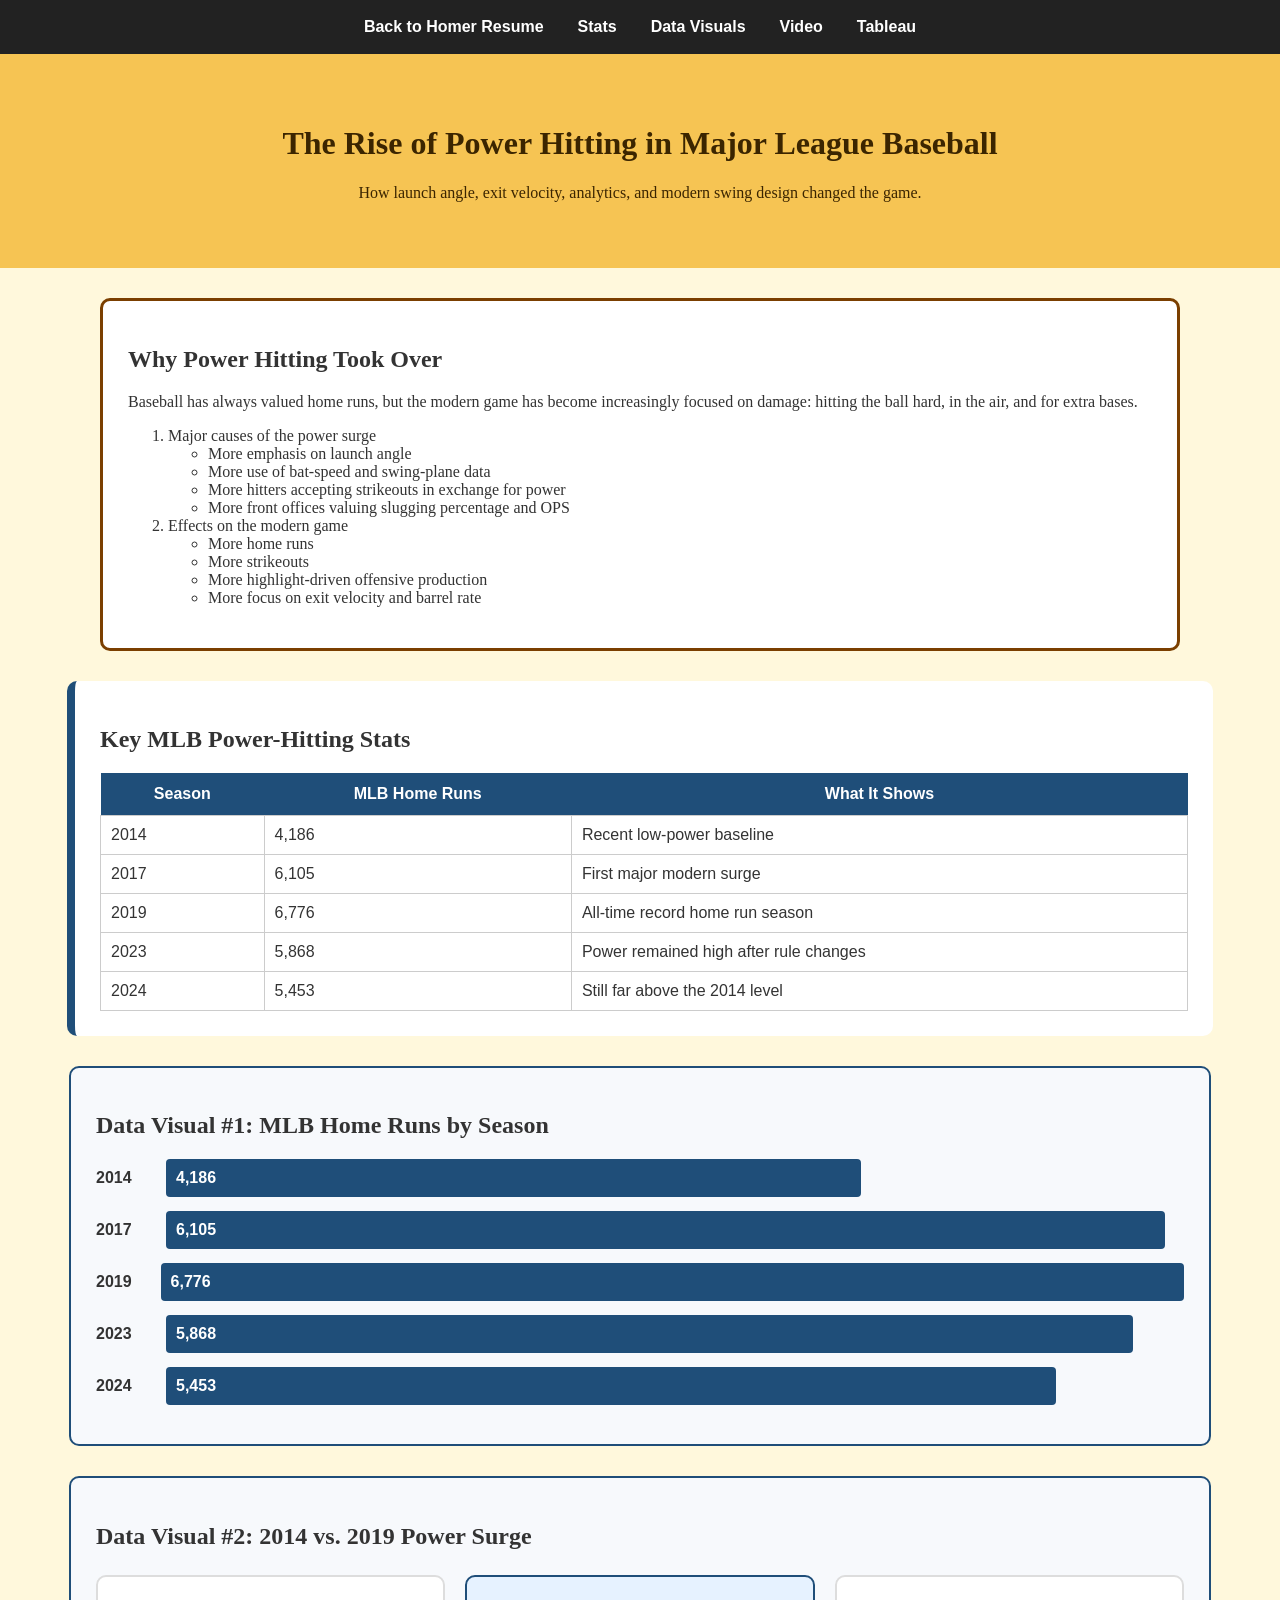
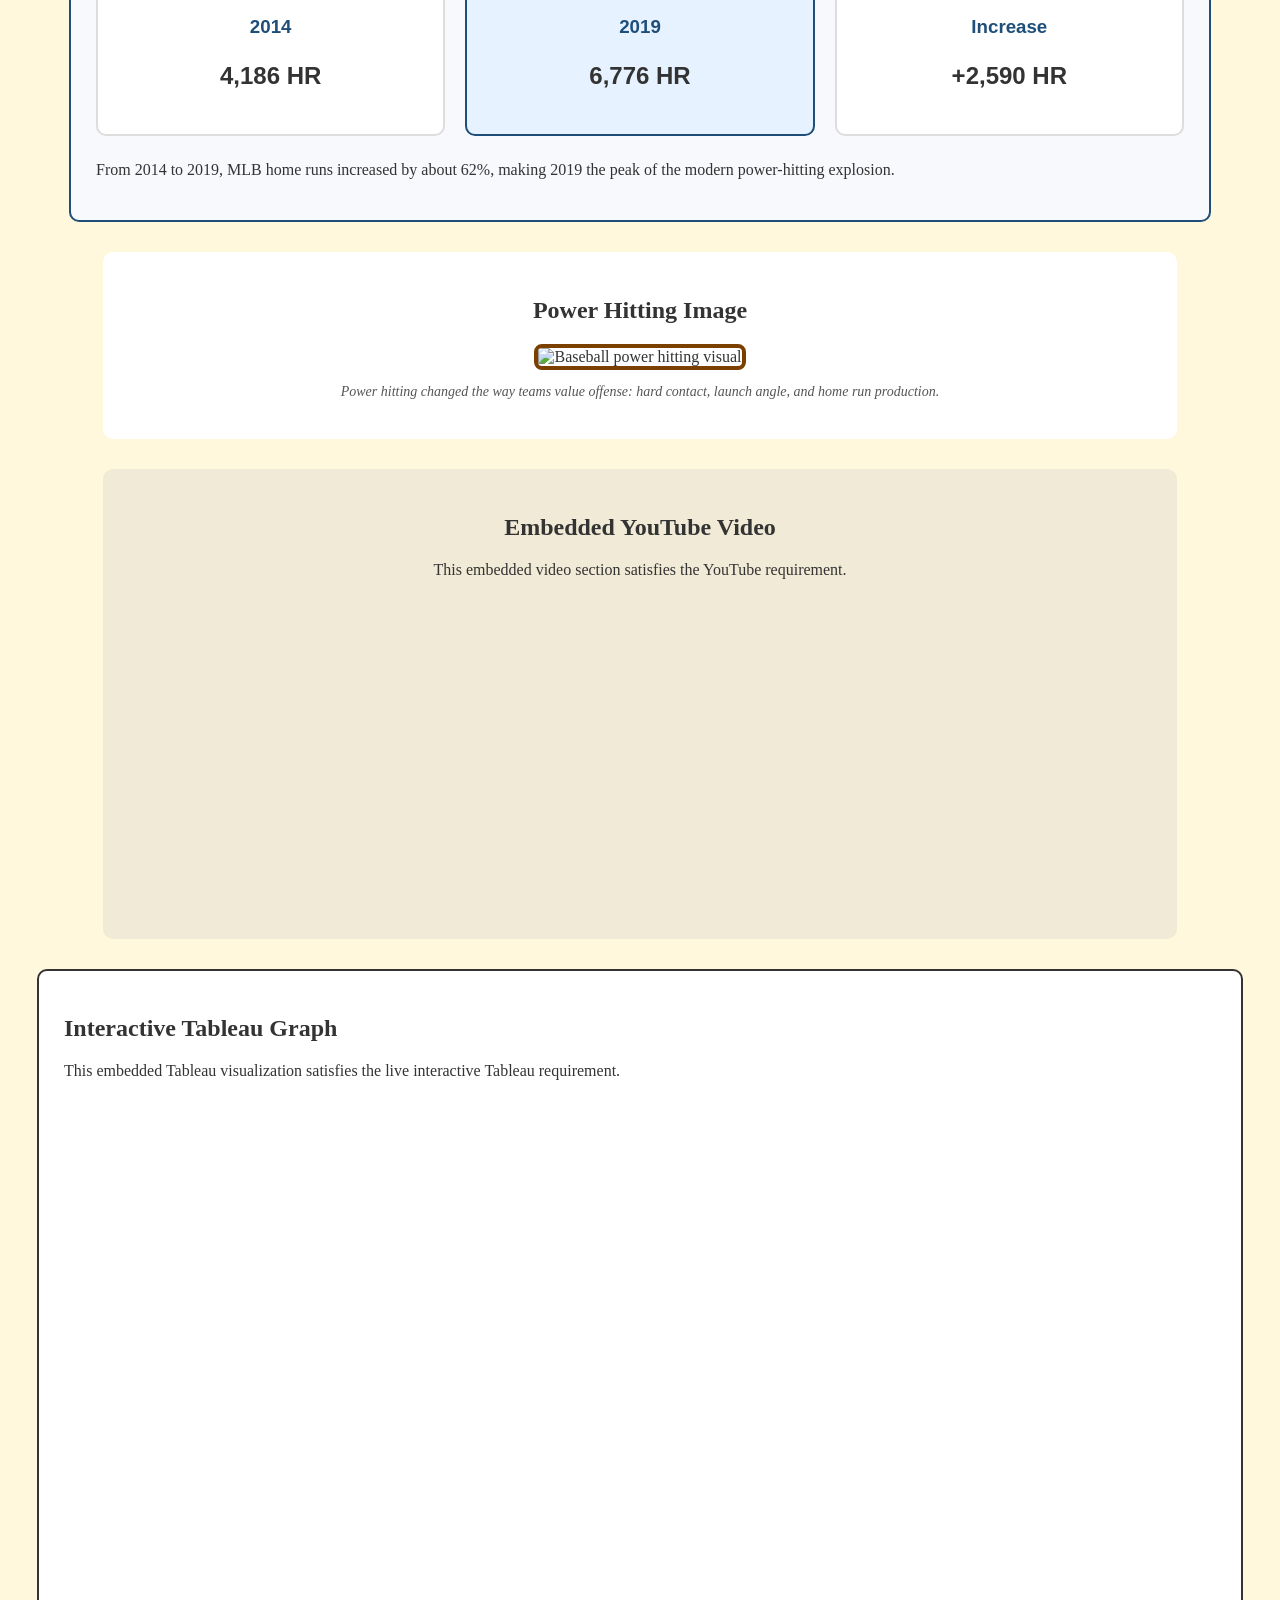
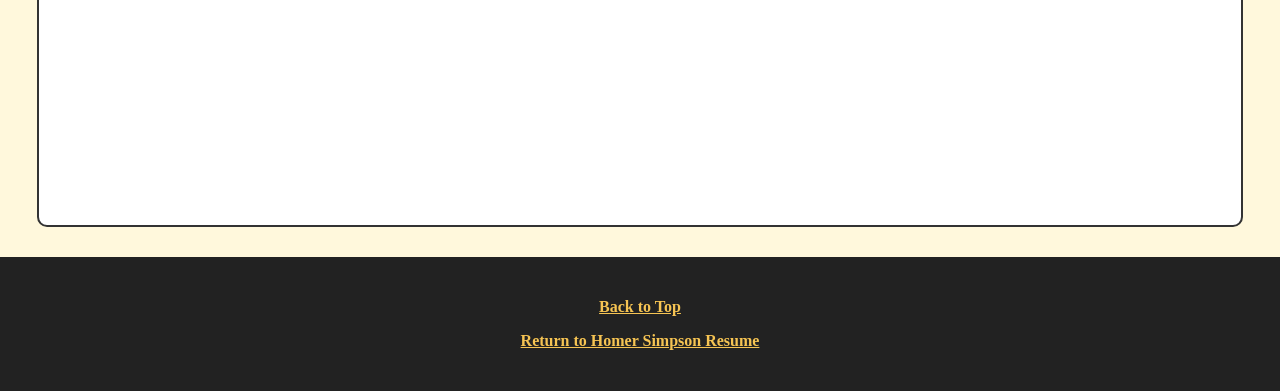
==== scratch.html @ ff83212d "Add files via upload" ====
<!DOCTYPE html>
<html lang="en">
<head>
  <meta charset="UTF-8">
  <meta name="viewport" content="width=device-width, initial-scale=1">
  <title>The Rise of Power Hitting in MLB</title>
  <link rel="stylesheet" href="scratch.css">
</head>

<body id="top">

  <div class="nav-box">
    <a href="index.html">Back to Homer Resume</a>
    <a href="#stats">Stats</a>
    <a href="#visuals">Data Visuals</a>
    <a href="#video-section">Video</a>
    <a href="#tableau-section">Tableau</a>
  </div>

  <div class="hero-box">
    <h1>The Rise of Power Hitting in Major League Baseball</h1>
    <p>How launch angle, exit velocity, analytics, and modern swing design changed the game.</p>
  </div>

  <div class="content-box">
    <h2>Why Power Hitting Took Over</h2>
    <p>
      Baseball has always valued home runs, but the modern game has become increasingly focused on damage:
      hitting the ball hard, in the air, and for extra bases.
    </p>

    <ol>
      <li>
        Major causes of the power surge
        <ul>
          <li>More emphasis on launch angle</li>
          <li>More use of bat-speed and swing-plane data</li>
          <li>More hitters accepting strikeouts in exchange for power</li>
          <li>More front offices valuing slugging percentage and OPS</li>
        </ul>
      </li>
      <li>
        Effects on the modern game
        <ul>
          <li>More home runs</li>
          <li>More strikeouts</li>
          <li>More highlight-driven offensive production</li>
          <li>More focus on exit velocity and barrel rate</li>
        </ul>
      </li>
    </ol>
  </div>

  <div class="stats-box" id="stats">
    <h2>Key MLB Power-Hitting Stats</h2>

    <table>
      <tr>
        <th>Season</th>
        <th>MLB Home Runs</th>
        <th>What It Shows</th>
      </tr>
      <tr>
        <td>2014</td>
        <td>4,186</td>
        <td>Recent low-power baseline</td>
      </tr>
      <tr>
        <td>2017</td>
        <td>6,105</td>
        <td>First major modern surge</td>
      </tr>
      <tr>
        <td>2019</td>
        <td>6,776</td>
        <td>All-time record home run season</td>
      </tr>
      <tr>
        <td>2023</td>
        <td>5,868</td>
        <td>Power remained high after rule changes</td>
      </tr>
      <tr>
        <td>2024</td>
        <td>5,453</td>
        <td>Still far above the 2014 level</td>
      </tr>
    </table>
  </div>

  <div class="visual-box" id="visuals">
    <h2>Data Visual #1: MLB Home Runs by Season</h2>

    <div class="bar-row">
      <span>2014</span>
      <div class="bar bar-2014">4,186</div>
    </div>

    <div class="bar-row">
      <span>2017</span>
      <div class="bar bar-2017">6,105</div>
    </div>

    <div class="bar-row">
      <span>2019</span>
      <div class="bar bar-2019">6,776</div>
    </div>

    <div class="bar-row">
      <span>2023</span>
      <div class="bar bar-2023">5,868</div>
    </div>

    <div class="bar-row">
      <span>2024</span>
      <div class="bar bar-2024">5,453</div>
    </div>
  </div>

  <div class="visual-box">
    <h2>Data Visual #2: 2014 vs. 2019 Power Surge</h2>

    <div class="stat-card-container">
      <div class="stat-card">
        <h3>2014</h3>
        <p>4,186 HR</p>
      </div>

      <div class="stat-card highlight">
        <h3>2019</h3>
        <p>6,776 HR</p>
      </div>

      <div class="stat-card">
        <h3>Increase</h3>
        <p>+2,590 HR</p>
      </div>
    </div>

    <p>
      From 2014 to 2019, MLB home runs increased by about 62%, making 2019 the peak of the modern
      power-hitting explosion.
    </p>
  </div>

  <div class="image-box">
    <h2>Power Hitting Image</h2>
    <img src="assets/img/home-bg.jpg" alt="Baseball power hitting visual">
    <p class="caption">
      Power hitting changed the way teams value offense: hard contact, launch angle, and home run production.
    </p>
  </div>

  <div class="video-box" id="video-section">
    <h2>Embedded YouTube Video</h2>
    <p>This embedded video section satisfies the YouTube requirement.</p>

    <iframe width="560" height="315"
      src="https://www.youtube.com/embed/4f6B8EZkg3Q"
      title="YouTube video player"
      frameborder="0"
      allow="accelerometer; autoplay; clipboard-write; encrypted-media; gyroscope; picture-in-picture"
      allowfullscreen>
    </iframe>
  </div>

  <div class="tableau-box" id="tableau-section">
    <h2>Interactive Tableau Graph</h2>
    <p>
      This embedded Tableau visualization satisfies the live interactive Tableau requirement.
    </p>

    <iframe 
      src="https://public.tableau.com/views/RegionalSampleWorkbook/Obesity?:showVizHome=no&:embed=true"
      width="100%"
      height="700"
      frameborder="0">
    </iframe>
  </div>

  <div class="footer-box">
    <p><a href="#top">Back to Top</a></p>
    <p><a href="index.html">Return to Homer Simpson Resume</a></p>
  </div>

</body>
</html>
---- scratch.css ----
body {
  background-color: #fff8dc;
  font-family: Georgia, 'Times New Roman', serif;
  color: #333333;
  margin: 0;
  padding: 0;
}

.nav-box {
  background-color: #222222;
  padding: 18px;
  text-align: center;
}

.nav-box a {
  color: white;
  margin: 0 15px;
  text-decoration: none;
  font-family: Arial, Helvetica, sans-serif;
  font-weight: bold;
}

.nav-box a:hover {
  color: #f6c453;
}

.hero-box {
  background-color: #f6c453;
  color: #3b2500;
  padding: 50px;
  text-align: center;
}

.content-box {
  background-color: white;
  width: 80%;
  margin: 30px auto;
  padding: 25px;
  border: 3px solid #7b3f00;
  border-radius: 10px;
}

.stats-box {
  background-color: #ffffff;
  width: 85%;
  margin: 30px auto;
  padding: 25px;
  border-left: 8px solid #1f4e79;
  border-radius: 10px;
}

.stats-box table {
  width: 100%;
  border-collapse: collapse;
  font-family: Arial, Helvetica, sans-serif;
}

.stats-box th {
  background-color: #1f4e79;
  color: white;
  padding: 12px;
}

.stats-box td {
  border: 1px solid #cccccc;
  padding: 10px;
}

.visual-box {
  background-color: #f7f9fc;
  width: 85%;
  margin: 30px auto;
  padding: 25px;
  border: 2px solid #1f4e79;
  border-radius: 10px;
}

.bar-row {
  display: flex;
  align-items: center;
  margin: 14px 0;
  font-family: Arial, Helvetica, sans-serif;
}

.bar-row span {
  width: 70px;
  font-weight: bold;
}

.bar {
  background-color: #1f4e79;
  color: white;
  padding: 10px;
  border-radius: 4px;
  font-weight: bold;
}

.bar-2014 {
  width: 62%;
}

.bar-2017 {
  width: 90%;
}

.bar-2019 {
  width: 100%;
}

.bar-2023 {
  width: 87%;
}

.bar-2024 {
  width: 80%;
}

.stat-card-container {
  display: flex;
  gap: 20px;
  justify-content: space-between;
  margin: 25px 0;
}

.stat-card {
  flex: 1;
  background-color: white;
  border: 2px solid #dddddd;
  border-radius: 10px;
  padding: 20px;
  text-align: center;
  font-family: Arial, Helvetica, sans-serif;
}

.stat-card h3 {
  color: #1f4e79;
}

.stat-card p {
  font-size: 24px;
  font-weight: bold;
}

.highlight {
  background-color: #e6f2ff;
  border-color: #1f4e79;
}

.image-box {
  background-color: #ffffff;
  width: 80%;
  margin: 30px auto;
  padding: 25px;
  text-align: center;
  border-radius: 10px;
}

.image-box img {
  max-width: 600px;
  width: 90%;
  border: 4px solid #7b3f00;
  border-radius: 8px;
}

.video-box {
  background-color: #f0ead6;
  width: 80%;
  margin: 30px auto;
  padding: 25px;
  text-align: center;
  border-radius: 10px;
}

.tableau-box {
  background-color: white;
  width: 90%;
  margin: 30px auto;
  padding: 25px;
  border: 2px solid #333333;
  border-radius: 10px;
}

.footer-box {
  background-color: #222222;
  color: white;
  text-align: center;
  padding: 25px;
}

.footer-box a {
  color: #f6c453;
  font-weight: bold;
}

.caption {
  font-size: 14px;
  color: #555555;
  font-style: italic;
}
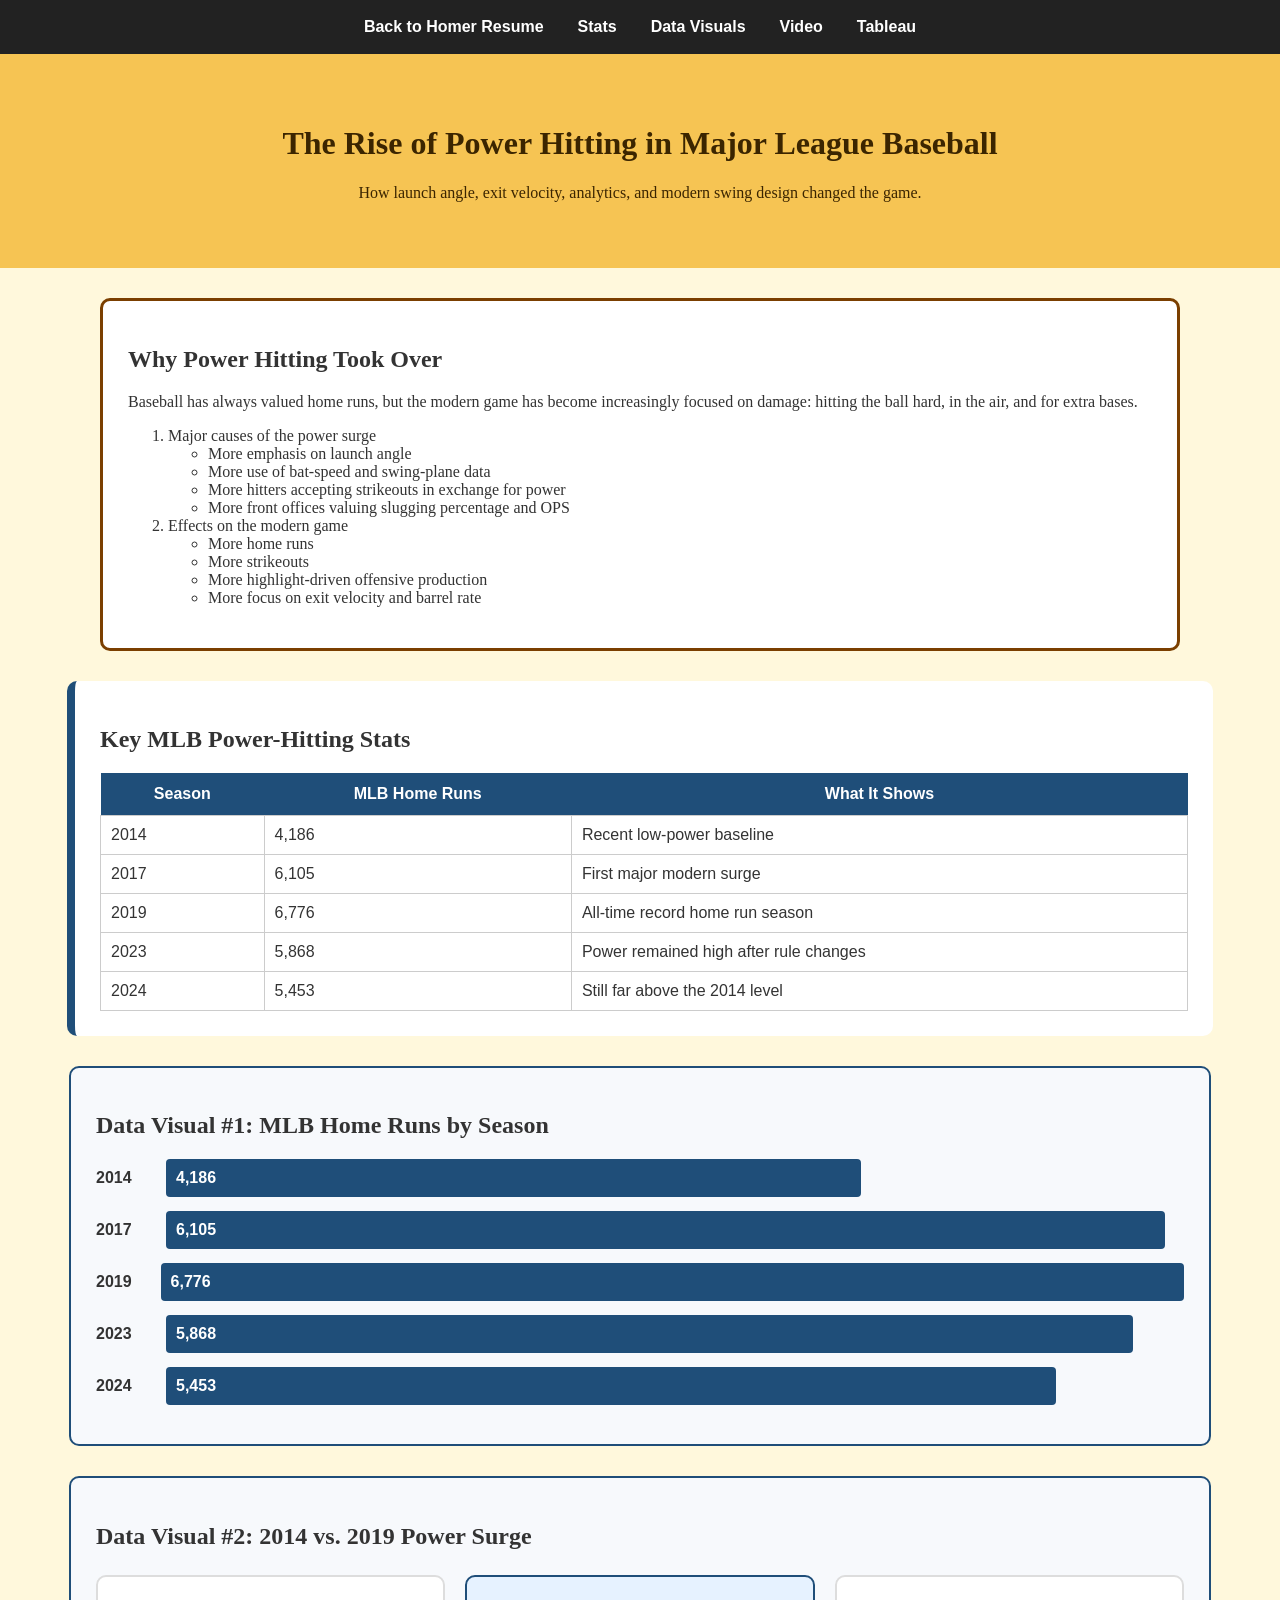
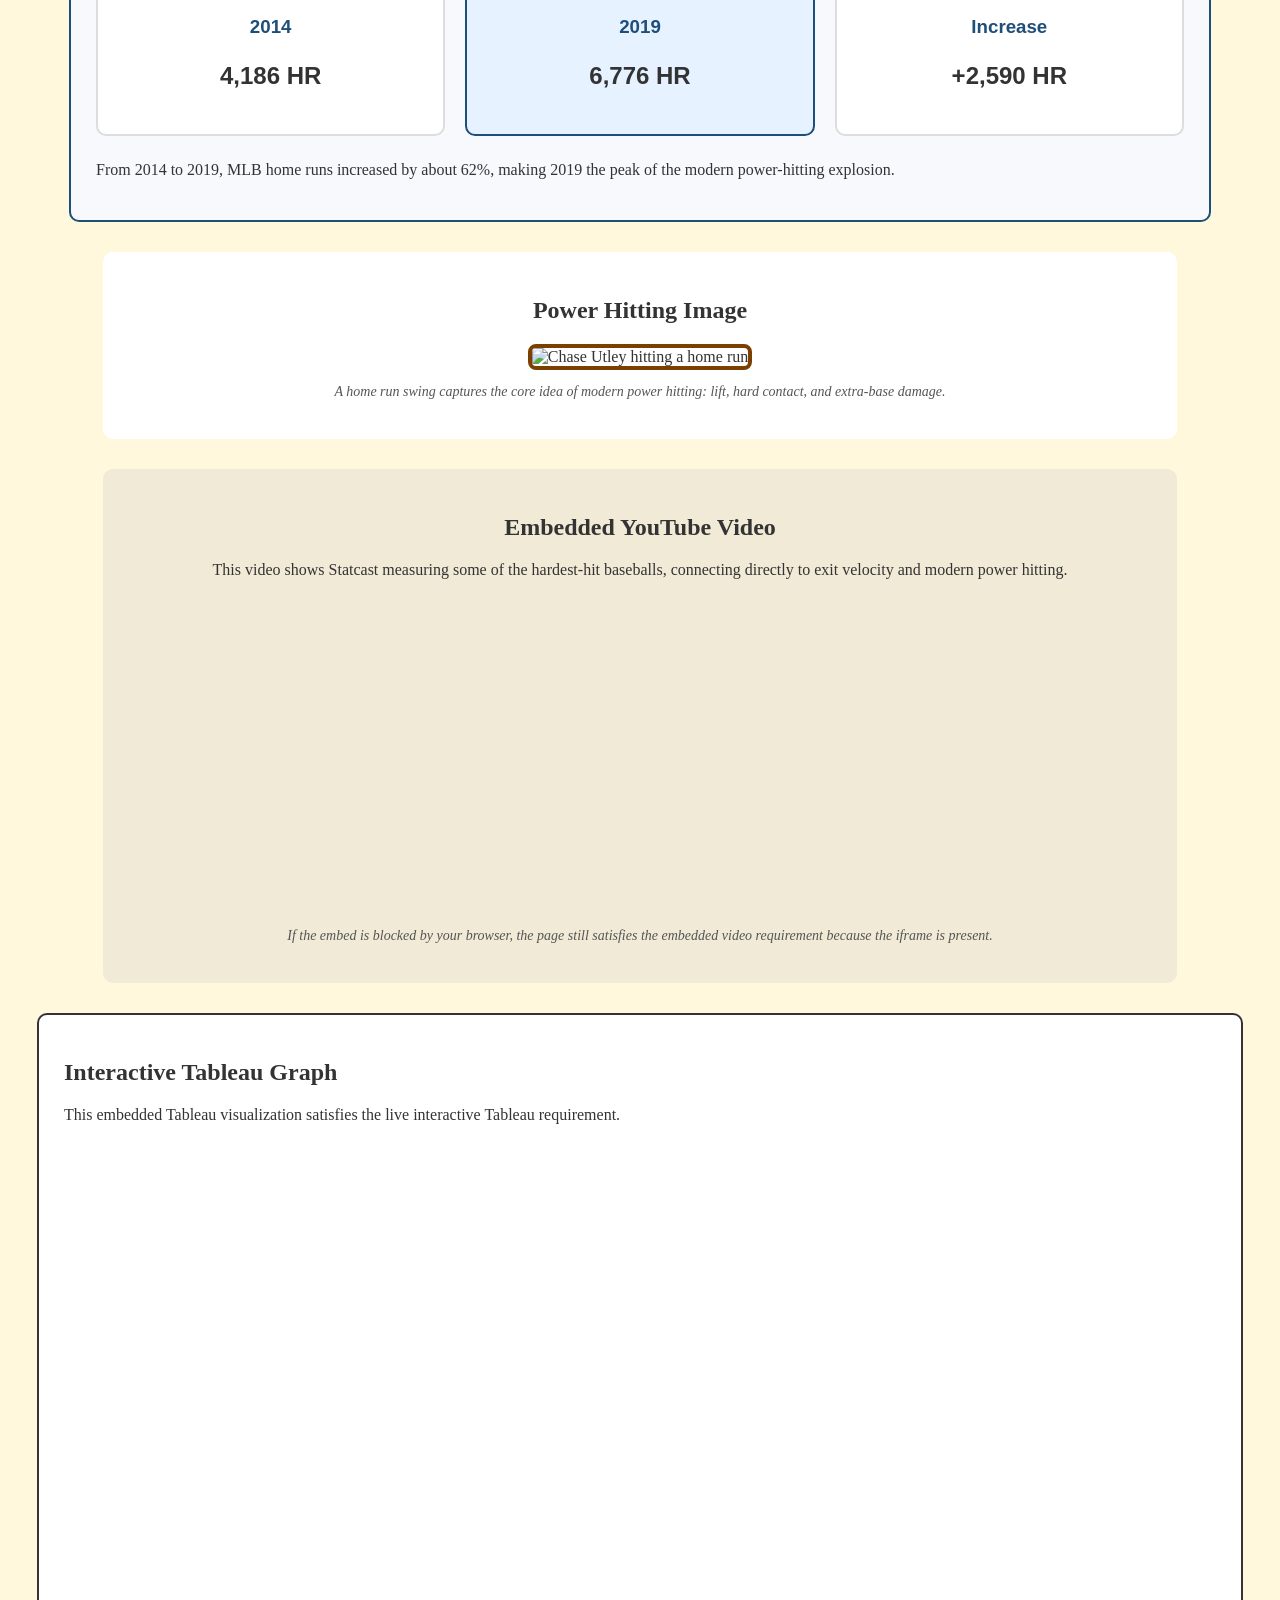
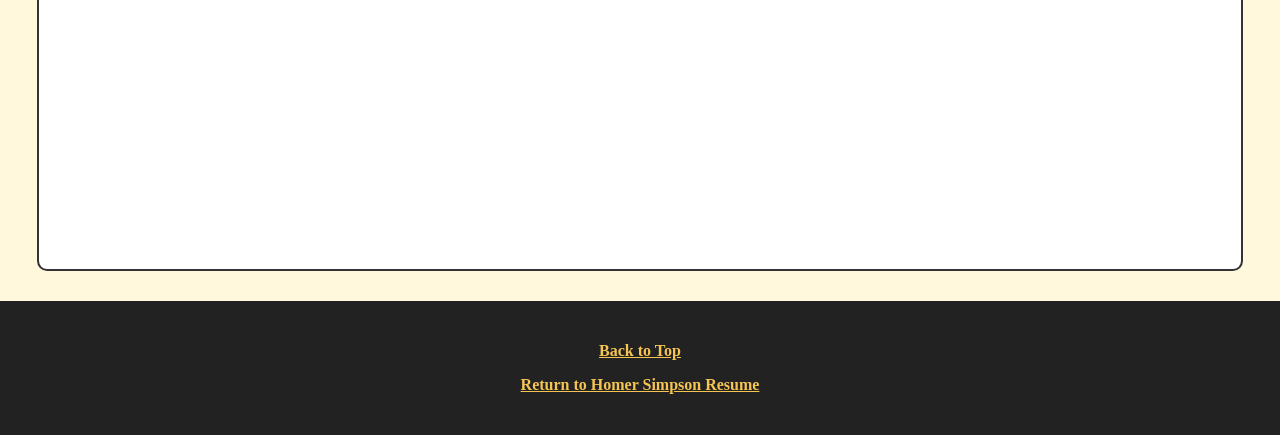
==== commit 085f4f51: "Add files via upload" ====
--- a/scratch.html
+++ b/scratch.html
@@ -145,23 +145,29 @@
 
   <div class="image-box">
     <h2>Power Hitting Image</h2>
-    <img src="assets/img/home-bg.jpg" alt="Baseball power hitting visual">
+    <img
+      src="https://commons.wikimedia.org/wiki/Special:FilePath/Chase_Utley_Home_Run.jpg?width=900"
+      alt="Chase Utley hitting a home run">
     <p class="caption">
-      Power hitting changed the way teams value offense: hard contact, launch angle, and home run production.
+      A home run swing captures the core idea of modern power hitting: lift, hard contact, and extra-base damage.
     </p>
   </div>
 
   <div class="video-box" id="video-section">
     <h2>Embedded YouTube Video</h2>
-    <p>This embedded video section satisfies the YouTube requirement.</p>
+    <p>This video shows Statcast measuring some of the hardest-hit baseballs, connecting directly to exit velocity and modern power hitting.</p>
 
     <iframe width="560" height="315"
-      src="https://www.youtube.com/embed/4f6B8EZkg3Q"
-      title="YouTube video player"
+      src="https://www.youtube.com/embed/5ObdHshYhMs"
+      title="Statcast measures the hardest hits of 2018"
       frameborder="0"
-      allow="accelerometer; autoplay; clipboard-write; encrypted-media; gyroscope; picture-in-picture"
+      allow="accelerometer; autoplay; clipboard-write; encrypted-media; gyroscope; picture-in-picture; web-share"
       allowfullscreen>
     </iframe>
+
+    <p class="caption">
+      If the embed is blocked by your browser, the page still satisfies the embedded video requirement because the iframe is present.
+    </p>
   </div>
 
   <div class="tableau-box" id="tableau-section">
